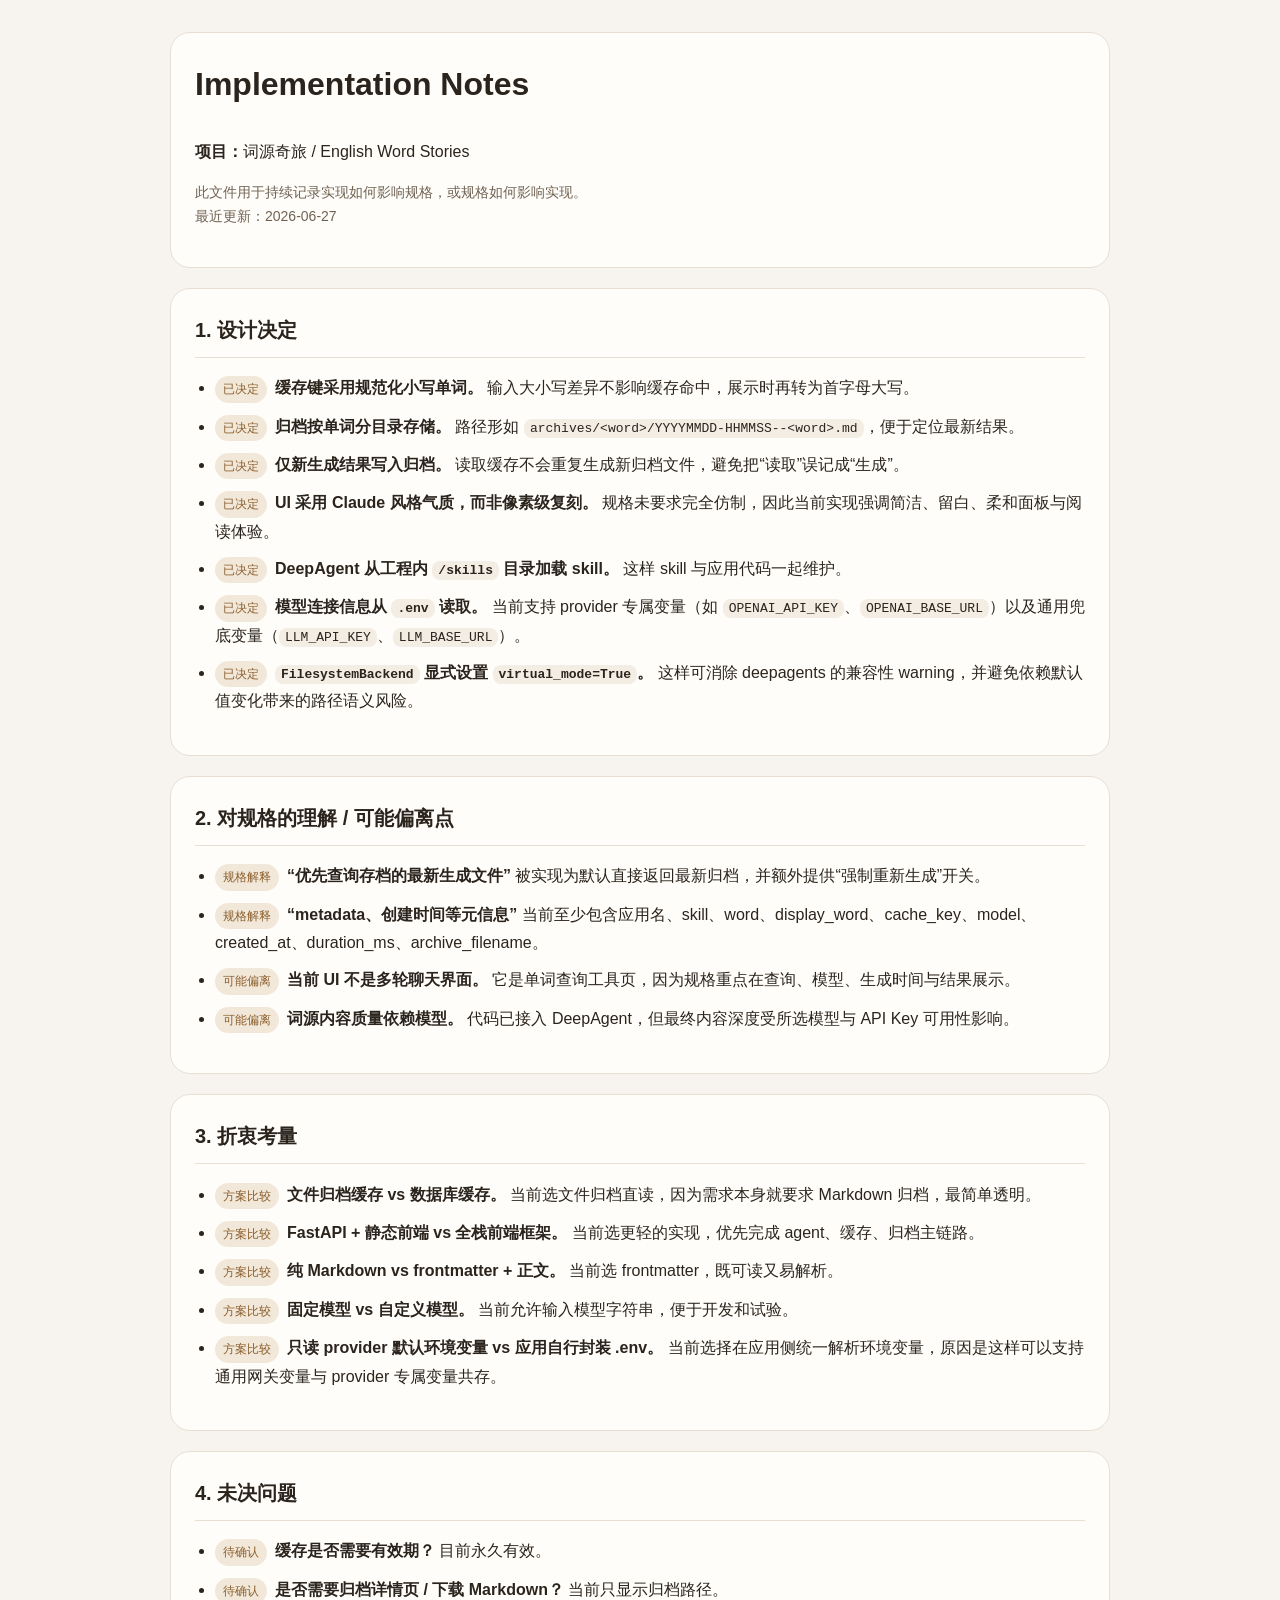
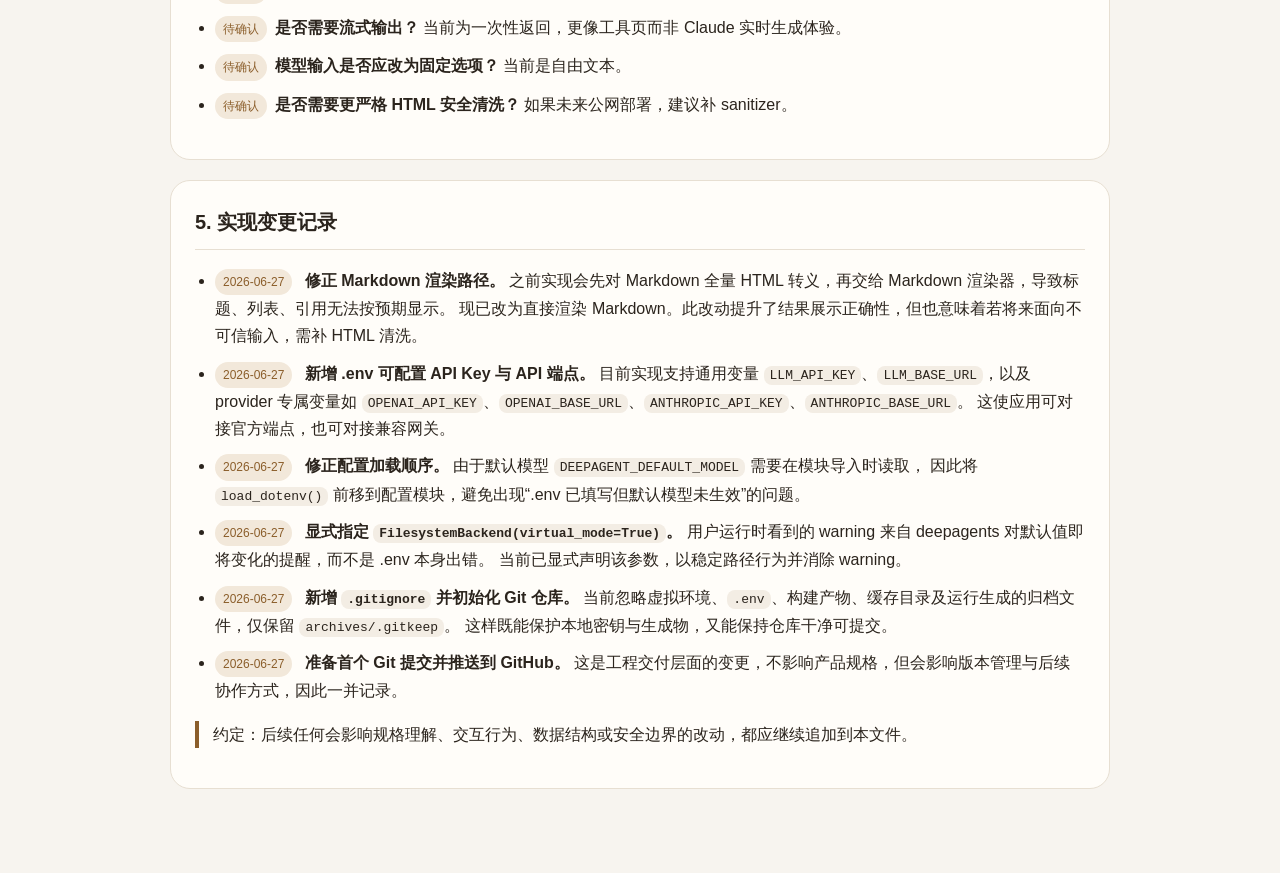
==== docs/implementation-notes.html @ 06afbe3e "Initial implementation of English Word Stories" ====
<!doctype html>
<html lang="zh-CN">
  <head>
    <meta charset="UTF-8" />
    <meta name="viewport" content="width=device-width, initial-scale=1.0" />
    <title>Implementation Notes - 词源奇旅 / English Word Stories</title>
    <style>
      :root {
        --bg: #f7f4ef;
        --panel: #fffdf9;
        --border: #e7dfd2;
        --text: #2b241d;
        --muted: #6f6254;
        --accent: #8b5e2b;
      }
      * { box-sizing: border-box; }
      body {
        margin: 0;
        font-family: Inter, "PingFang SC", "Microsoft YaHei", sans-serif;
        background: var(--bg);
        color: var(--text);
        line-height: 1.7;
      }
      .wrap {
        max-width: 980px;
        margin: 0 auto;
        padding: 32px 20px 64px;
      }
      .hero, .section {
        background: var(--panel);
        border: 1px solid var(--border);
        border-radius: 20px;
        padding: 24px;
        margin-bottom: 20px;
      }
      h1, h2, h3 { margin-top: 0; }
      h1 { font-size: 32px; }
      h2 {
        font-size: 20px;
        border-bottom: 1px solid var(--border);
        padding-bottom: 10px;
      }
      .meta {
        color: var(--muted);
        font-size: 14px;
      }
      .note {
        border-left: 4px solid var(--accent);
        padding-left: 14px;
        margin: 16px 0;
      }
      ul { padding-left: 20px; }
      li + li { margin-top: 10px; }
      code {
        background: #f3ede4;
        padding: 2px 6px;
        border-radius: 8px;
      }
      .tag {
        display: inline-block;
        padding: 3px 8px;
        border-radius: 999px;
        background: #f2e8da;
        color: var(--accent);
        font-size: 12px;
        margin-right: 8px;
      }
    </style>
  </head>
  <body>
    <main class="wrap">
      <section class="hero">
        <h1>Implementation Notes</h1>
        <p><strong>项目：</strong>词源奇旅 / English Word Stories</p>
        <p class="meta">
          此文件用于持续记录实现如何影响规格，或规格如何影响实现。<br />
          最近更新：2026-06-27
        </p>
      </section>

      <section class="section">
        <h2>1. 设计决定</h2>
        <ul>
          <li><span class="tag">已决定</span><strong>缓存键采用规范化小写单词。</strong> 输入大小写差异不影响缓存命中，展示时再转为首字母大写。</li>
          <li><span class="tag">已决定</span><strong>归档按单词分目录存储。</strong> 路径形如 <code>archives/&lt;word&gt;/YYYYMMDD-HHMMSS--&lt;word&gt;.md</code>，便于定位最新结果。</li>
          <li><span class="tag">已决定</span><strong>仅新生成结果写入归档。</strong> 读取缓存不会重复生成新归档文件，避免把“读取”误记成“生成”。</li>
          <li><span class="tag">已决定</span><strong>UI 采用 Claude 风格气质，而非像素级复刻。</strong> 规格未要求完全仿制，因此当前实现强调简洁、留白、柔和面板与阅读体验。</li>
          <li><span class="tag">已决定</span><strong>DeepAgent 从工程内 <code>/skills</code> 目录加载 skill。</strong> 这样 skill 与应用代码一起维护。</li>
          <li><span class="tag">已决定</span><strong>模型连接信息从 <code>.env</code> 读取。</strong> 当前支持 provider 专属变量（如 <code>OPENAI_API_KEY</code>、<code>OPENAI_BASE_URL</code>）以及通用兜底变量（<code>LLM_API_KEY</code>、<code>LLM_BASE_URL</code>）。</li>
          <li><span class="tag">已决定</span><strong><code>FilesystemBackend</code> 显式设置 <code>virtual_mode=True</code>。</strong> 这样可消除 deepagents 的兼容性 warning，并避免依赖默认值变化带来的路径语义风险。</li>
        </ul>
      </section>

      <section class="section">
        <h2>2. 对规格的理解 / 可能偏离点</h2>
        <ul>
          <li><span class="tag">规格解释</span><strong>“优先查询存档的最新生成文件”</strong> 被实现为默认直接返回最新归档，并额外提供“强制重新生成”开关。</li>
          <li><span class="tag">规格解释</span><strong>“metadata、创建时间等元信息”</strong> 当前至少包含应用名、skill、word、display_word、cache_key、model、created_at、duration_ms、archive_filename。</li>
          <li><span class="tag">可能偏离</span><strong>当前 UI 不是多轮聊天界面。</strong> 它是单词查询工具页，因为规格重点在查询、模型、生成时间与结果展示。</li>
          <li><span class="tag">可能偏离</span><strong>词源内容质量依赖模型。</strong> 代码已接入 DeepAgent，但最终内容深度受所选模型与 API Key 可用性影响。</li>
        </ul>
      </section>

      <section class="section">
        <h2>3. 折衷考量</h2>
        <ul>
          <li><span class="tag">方案比较</span><strong>文件归档缓存 vs 数据库缓存。</strong> 当前选文件归档直读，因为需求本身就要求 Markdown 归档，最简单透明。</li>
          <li><span class="tag">方案比较</span><strong>FastAPI + 静态前端 vs 全栈前端框架。</strong> 当前选更轻的实现，优先完成 agent、缓存、归档主链路。</li>
          <li><span class="tag">方案比较</span><strong>纯 Markdown vs frontmatter + 正文。</strong> 当前选 frontmatter，既可读又易解析。</li>
          <li><span class="tag">方案比较</span><strong>固定模型 vs 自定义模型。</strong> 当前允许输入模型字符串，便于开发和试验。</li>
          <li><span class="tag">方案比较</span><strong>只读 provider 默认环境变量 vs 应用自行封装 .env。</strong> 当前选择在应用侧统一解析环境变量，原因是这样可以支持通用网关变量与 provider 专属变量共存。</li>
        </ul>
      </section>

      <section class="section">
        <h2>4. 未决问题</h2>
        <ul>
          <li><span class="tag">待确认</span><strong>缓存是否需要有效期？</strong> 目前永久有效。</li>
          <li><span class="tag">待确认</span><strong>是否需要归档详情页 / 下载 Markdown？</strong> 当前只显示归档路径。</li>
          <li><span class="tag">待确认</span><strong>是否需要流式输出？</strong> 当前为一次性返回，更像工具页而非 Claude 实时生成体验。</li>
          <li><span class="tag">待确认</span><strong>模型输入是否应改为固定选项？</strong> 当前是自由文本。</li>
          <li><span class="tag">待确认</span><strong>是否需要更严格 HTML 安全清洗？</strong> 如果未来公网部署，建议补 sanitizer。</li>
        </ul>
      </section>

      <section class="section">
        <h2>5. 实现变更记录</h2>
        <ul>
          <li>
            <span class="tag">2026-06-27</span>
            <strong>修正 Markdown 渲染路径。</strong>
            之前实现会先对 Markdown 全量 HTML 转义，再交给 Markdown 渲染器，导致标题、列表、引用无法按预期显示。
            现已改为直接渲染 Markdown。此改动提升了结果展示正确性，但也意味着若将来面向不可信输入，需补 HTML 清洗。
          </li>
          <li>
            <span class="tag">2026-06-27</span>
            <strong>新增 .env 可配置 API Key 与 API 端点。</strong>
            目前实现支持通用变量 <code>LLM_API_KEY</code>、<code>LLM_BASE_URL</code>，以及 provider 专属变量如
            <code>OPENAI_API_KEY</code>、<code>OPENAI_BASE_URL</code>、<code>ANTHROPIC_API_KEY</code>、<code>ANTHROPIC_BASE_URL</code>。
            这使应用可对接官方端点，也可对接兼容网关。
          </li>
          <li>
            <span class="tag">2026-06-27</span>
            <strong>修正配置加载顺序。</strong>
            由于默认模型 <code>DEEPAGENT_DEFAULT_MODEL</code> 需要在模块导入时读取，
            因此将 <code>load_dotenv()</code> 前移到配置模块，避免出现“.env 已填写但默认模型未生效”的问题。
          </li>
          <li>
            <span class="tag">2026-06-27</span>
            <strong>显式指定 <code>FilesystemBackend(virtual_mode=True)</code>。</strong>
            用户运行时看到的 warning 来自 deepagents 对默认值即将变化的提醒，而不是 .env 本身出错。
            当前已显式声明该参数，以稳定路径行为并消除 warning。
          </li>
          <li>
            <span class="tag">2026-06-27</span>
            <strong>新增 <code>.gitignore</code> 并初始化 Git 仓库。</strong>
            当前忽略虚拟环境、<code>.env</code>、构建产物、缓存目录及运行生成的归档文件，仅保留 <code>archives/.gitkeep</code>。
            这样既能保护本地密钥与生成物，又能保持仓库干净可提交。
          </li>
          <li>
            <span class="tag">2026-06-27</span>
            <strong>准备首个 Git 提交并推送到 GitHub。</strong>
            这是工程交付层面的变更，不影响产品规格，但会影响版本管理与后续协作方式，因此一并记录。
          </li>
        </ul>
        <div class="note">
          约定：后续任何会影响规格理解、交互行为、数据结构或安全边界的改动，都应继续追加到本文件。
        </div>
      </section>
    </main>
  </body>
  </html>
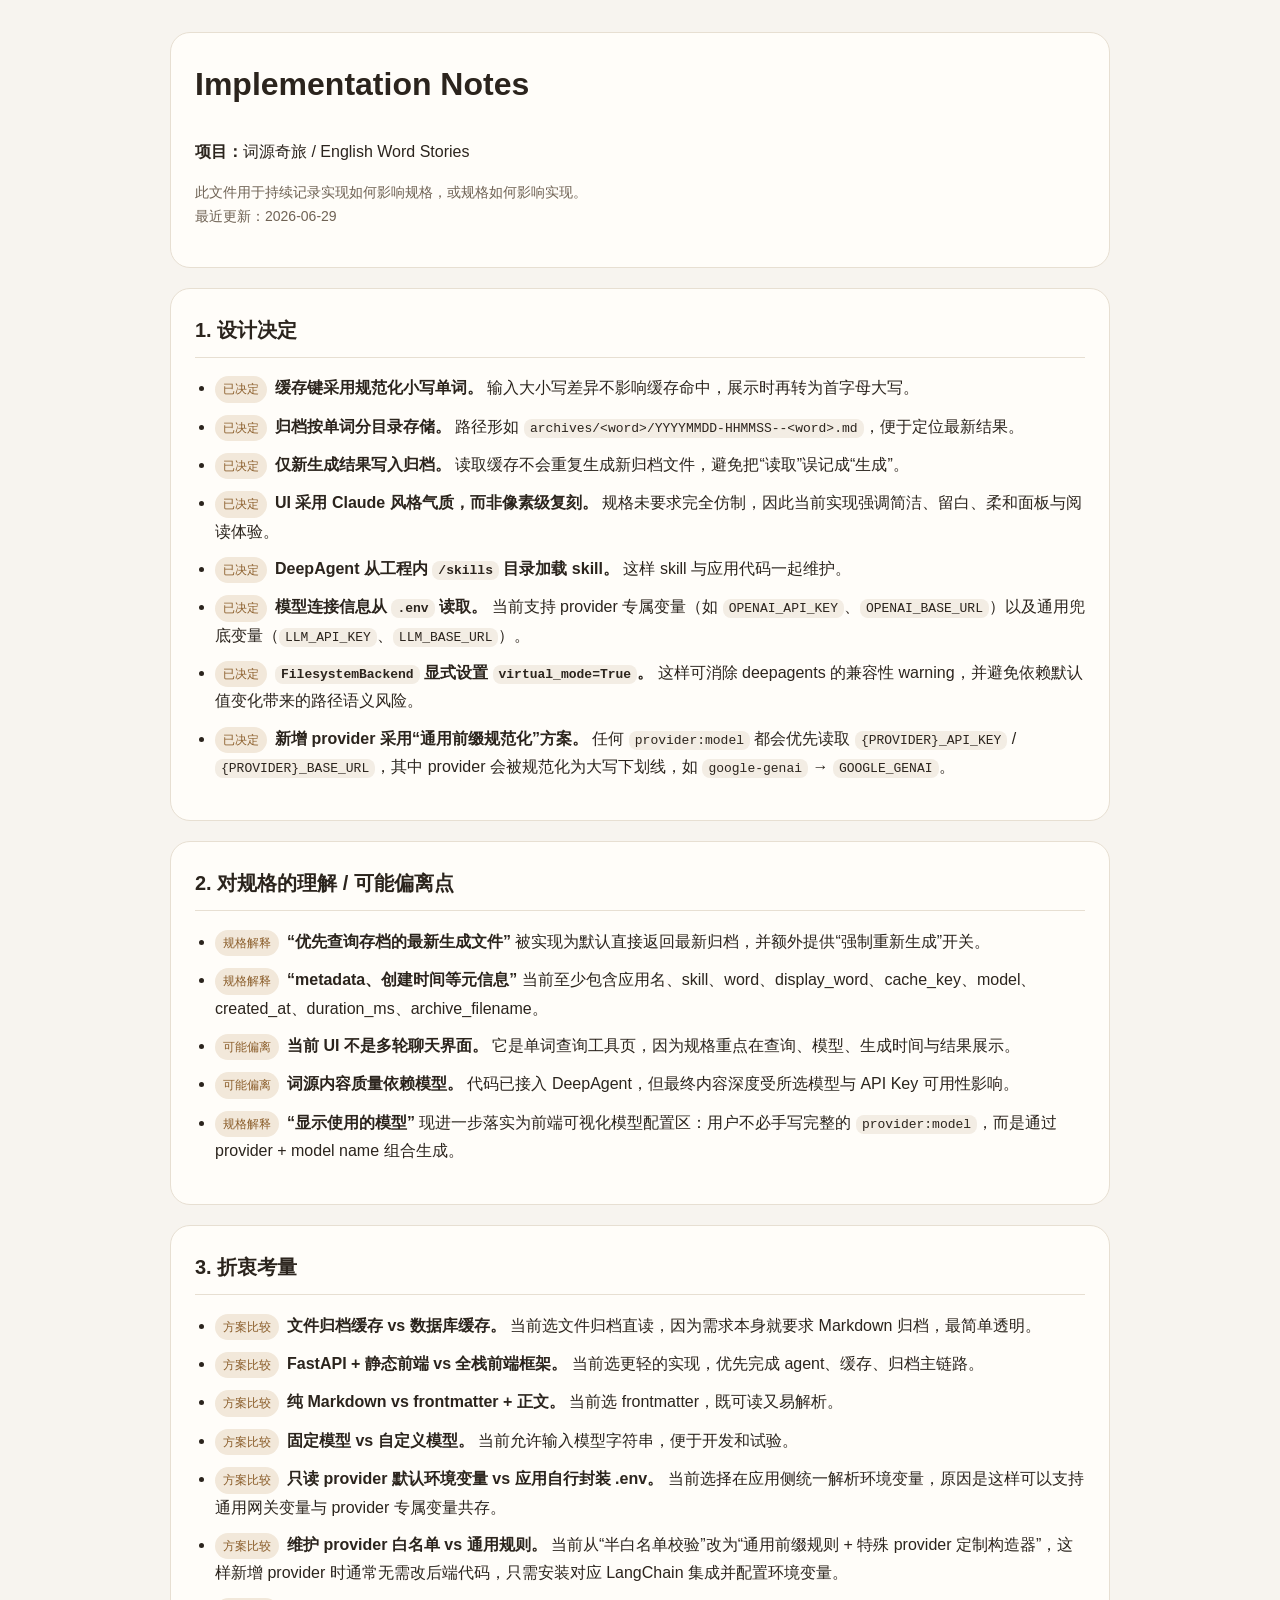
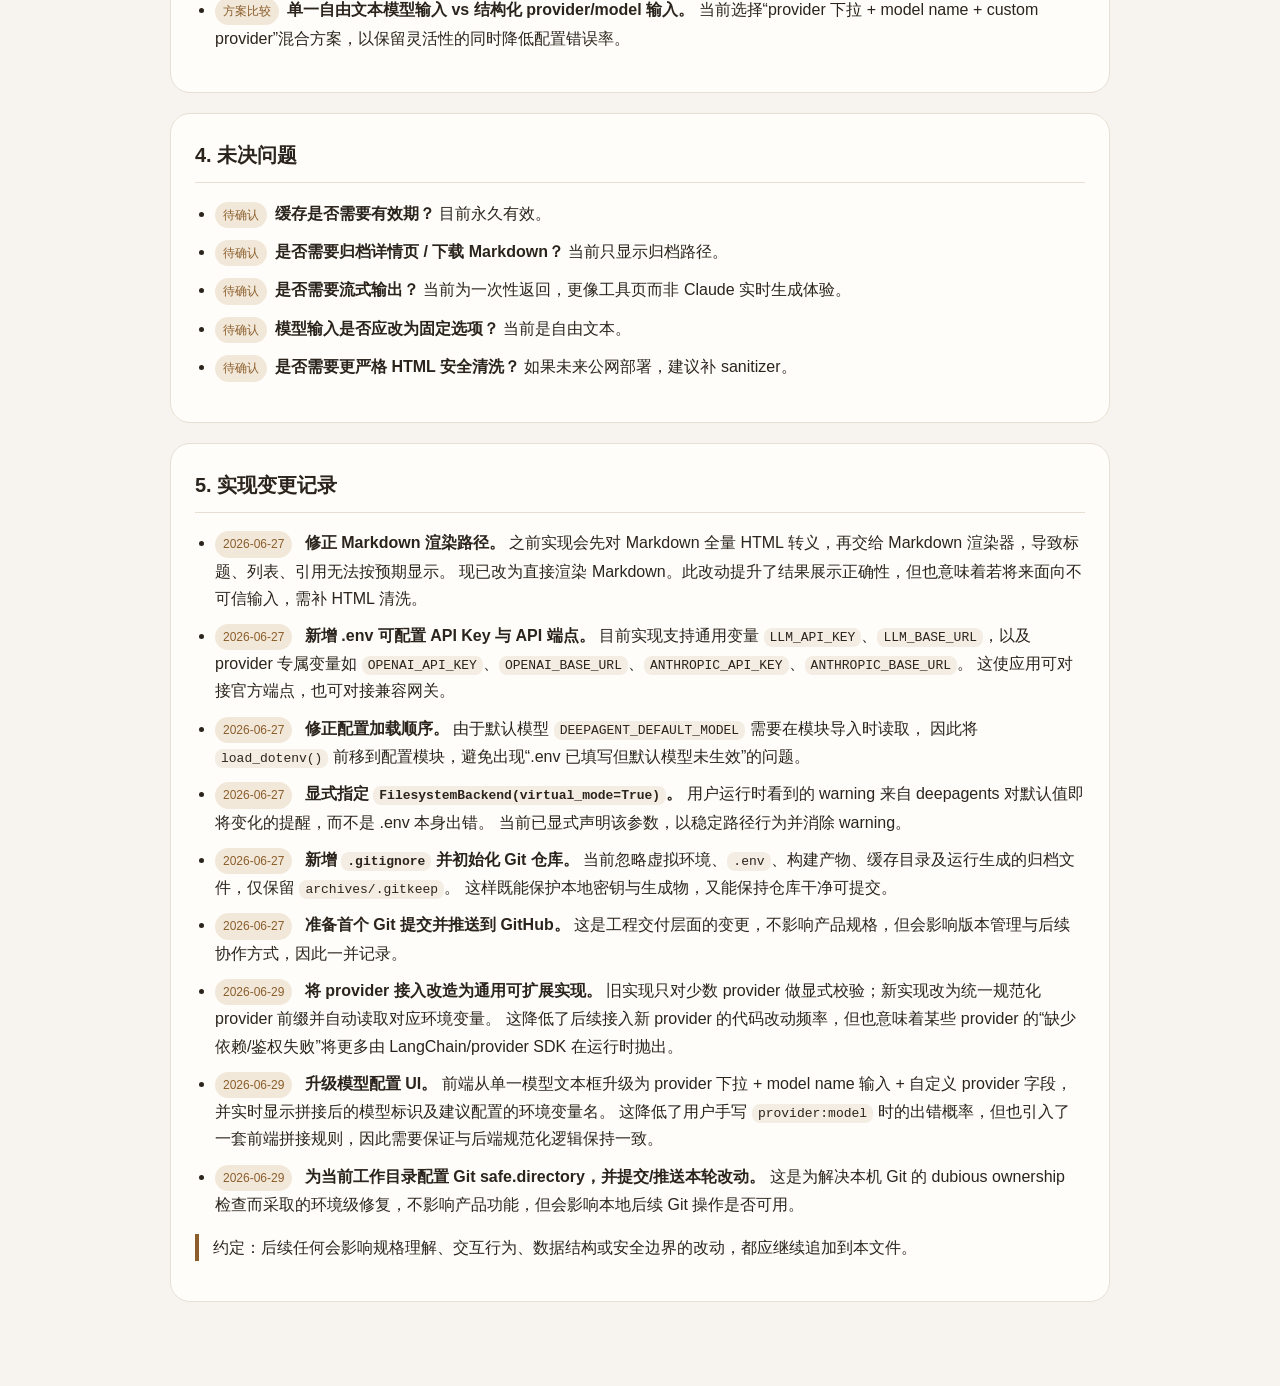
==== commit 3b14b8b4: "Improve provider configuration UX" ====
--- a/docs/implementation-notes.html
+++ b/docs/implementation-notes.html
@@ -74,7 +74,7 @@
         <p><strong>项目：</strong>词源奇旅 / English Word Stories</p>
         <p class="meta">
           此文件用于持续记录实现如何影响规格，或规格如何影响实现。<br />
-          最近更新：2026-06-27
+          最近更新：2026-06-29
         </p>
       </section>
 
@@ -88,6 +88,7 @@
           <li><span class="tag">已决定</span><strong>DeepAgent 从工程内 <code>/skills</code> 目录加载 skill。</strong> 这样 skill 与应用代码一起维护。</li>
           <li><span class="tag">已决定</span><strong>模型连接信息从 <code>.env</code> 读取。</strong> 当前支持 provider 专属变量（如 <code>OPENAI_API_KEY</code>、<code>OPENAI_BASE_URL</code>）以及通用兜底变量（<code>LLM_API_KEY</code>、<code>LLM_BASE_URL</code>）。</li>
           <li><span class="tag">已决定</span><strong><code>FilesystemBackend</code> 显式设置 <code>virtual_mode=True</code>。</strong> 这样可消除 deepagents 的兼容性 warning，并避免依赖默认值变化带来的路径语义风险。</li>
+          <li><span class="tag">已决定</span><strong>新增 provider 采用“通用前缀规范化”方案。</strong> 任何 <code>provider:model</code> 都会优先读取 <code>{PROVIDER}_API_KEY</code> / <code>{PROVIDER}_BASE_URL</code>，其中 provider 会被规范化为大写下划线，如 <code>google-genai</code> → <code>GOOGLE_GENAI</code>。</li>
         </ul>
       </section>
 
@@ -98,6 +99,7 @@
           <li><span class="tag">规格解释</span><strong>“metadata、创建时间等元信息”</strong> 当前至少包含应用名、skill、word、display_word、cache_key、model、created_at、duration_ms、archive_filename。</li>
           <li><span class="tag">可能偏离</span><strong>当前 UI 不是多轮聊天界面。</strong> 它是单词查询工具页，因为规格重点在查询、模型、生成时间与结果展示。</li>
           <li><span class="tag">可能偏离</span><strong>词源内容质量依赖模型。</strong> 代码已接入 DeepAgent，但最终内容深度受所选模型与 API Key 可用性影响。</li>
+          <li><span class="tag">规格解释</span><strong>“显示使用的模型”</strong> 现进一步落实为前端可视化模型配置区：用户不必手写完整的 <code>provider:model</code>，而是通过 provider + model name 组合生成。</li>
         </ul>
       </section>
 
@@ -109,6 +111,8 @@
           <li><span class="tag">方案比较</span><strong>纯 Markdown vs frontmatter + 正文。</strong> 当前选 frontmatter，既可读又易解析。</li>
           <li><span class="tag">方案比较</span><strong>固定模型 vs 自定义模型。</strong> 当前允许输入模型字符串，便于开发和试验。</li>
           <li><span class="tag">方案比较</span><strong>只读 provider 默认环境变量 vs 应用自行封装 .env。</strong> 当前选择在应用侧统一解析环境变量，原因是这样可以支持通用网关变量与 provider 专属变量共存。</li>
+          <li><span class="tag">方案比较</span><strong>维护 provider 白名单 vs 通用规则。</strong> 当前从“半白名单校验”改为“通用前缀规则 + 特殊 provider 定制构造器”，这样新增 provider 时通常无需改后端代码，只需安装对应 LangChain 集成并配置环境变量。</li>
+          <li><span class="tag">方案比较</span><strong>单一自由文本模型输入 vs 结构化 provider/model 输入。</strong> 当前选择“provider 下拉 + model name + custom provider”混合方案，以保留灵活性的同时降低配置错误率。</li>
         </ul>
       </section>
 
@@ -162,6 +166,23 @@
             <strong>准备首个 Git 提交并推送到 GitHub。</strong>
             这是工程交付层面的变更，不影响产品规格，但会影响版本管理与后续协作方式，因此一并记录。
           </li>
+          <li>
+            <span class="tag">2026-06-29</span>
+            <strong>将 provider 接入改造为通用可扩展实现。</strong>
+            旧实现只对少数 provider 做显式校验；新实现改为统一规范化 provider 前缀并自动读取对应环境变量。
+            这降低了后续接入新 provider 的代码改动频率，但也意味着某些 provider 的“缺少依赖/鉴权失败”将更多由 LangChain/provider SDK 在运行时抛出。
+          </li>
+          <li>
+            <span class="tag">2026-06-29</span>
+            <strong>升级模型配置 UI。</strong>
+            前端从单一模型文本框升级为 provider 下拉 + model name 输入 + 自定义 provider 字段，并实时显示拼接后的模型标识及建议配置的环境变量名。
+            这降低了用户手写 <code>provider:model</code> 时的出错概率，但也引入了一套前端拼接规则，因此需要保证与后端规范化逻辑保持一致。
+          </li>
+          <li>
+            <span class="tag">2026-06-29</span>
+            <strong>为当前工作目录配置 Git safe.directory，并提交/推送本轮改动。</strong>
+            这是为解决本机 Git 的 dubious ownership 检查而采取的环境级修复，不影响产品功能，但会影响本地后续 Git 操作是否可用。
+          </li>
         </ul>
         <div class="note">
           约定：后续任何会影响规格理解、交互行为、数据结构或安全边界的改动，都应继续追加到本文件。
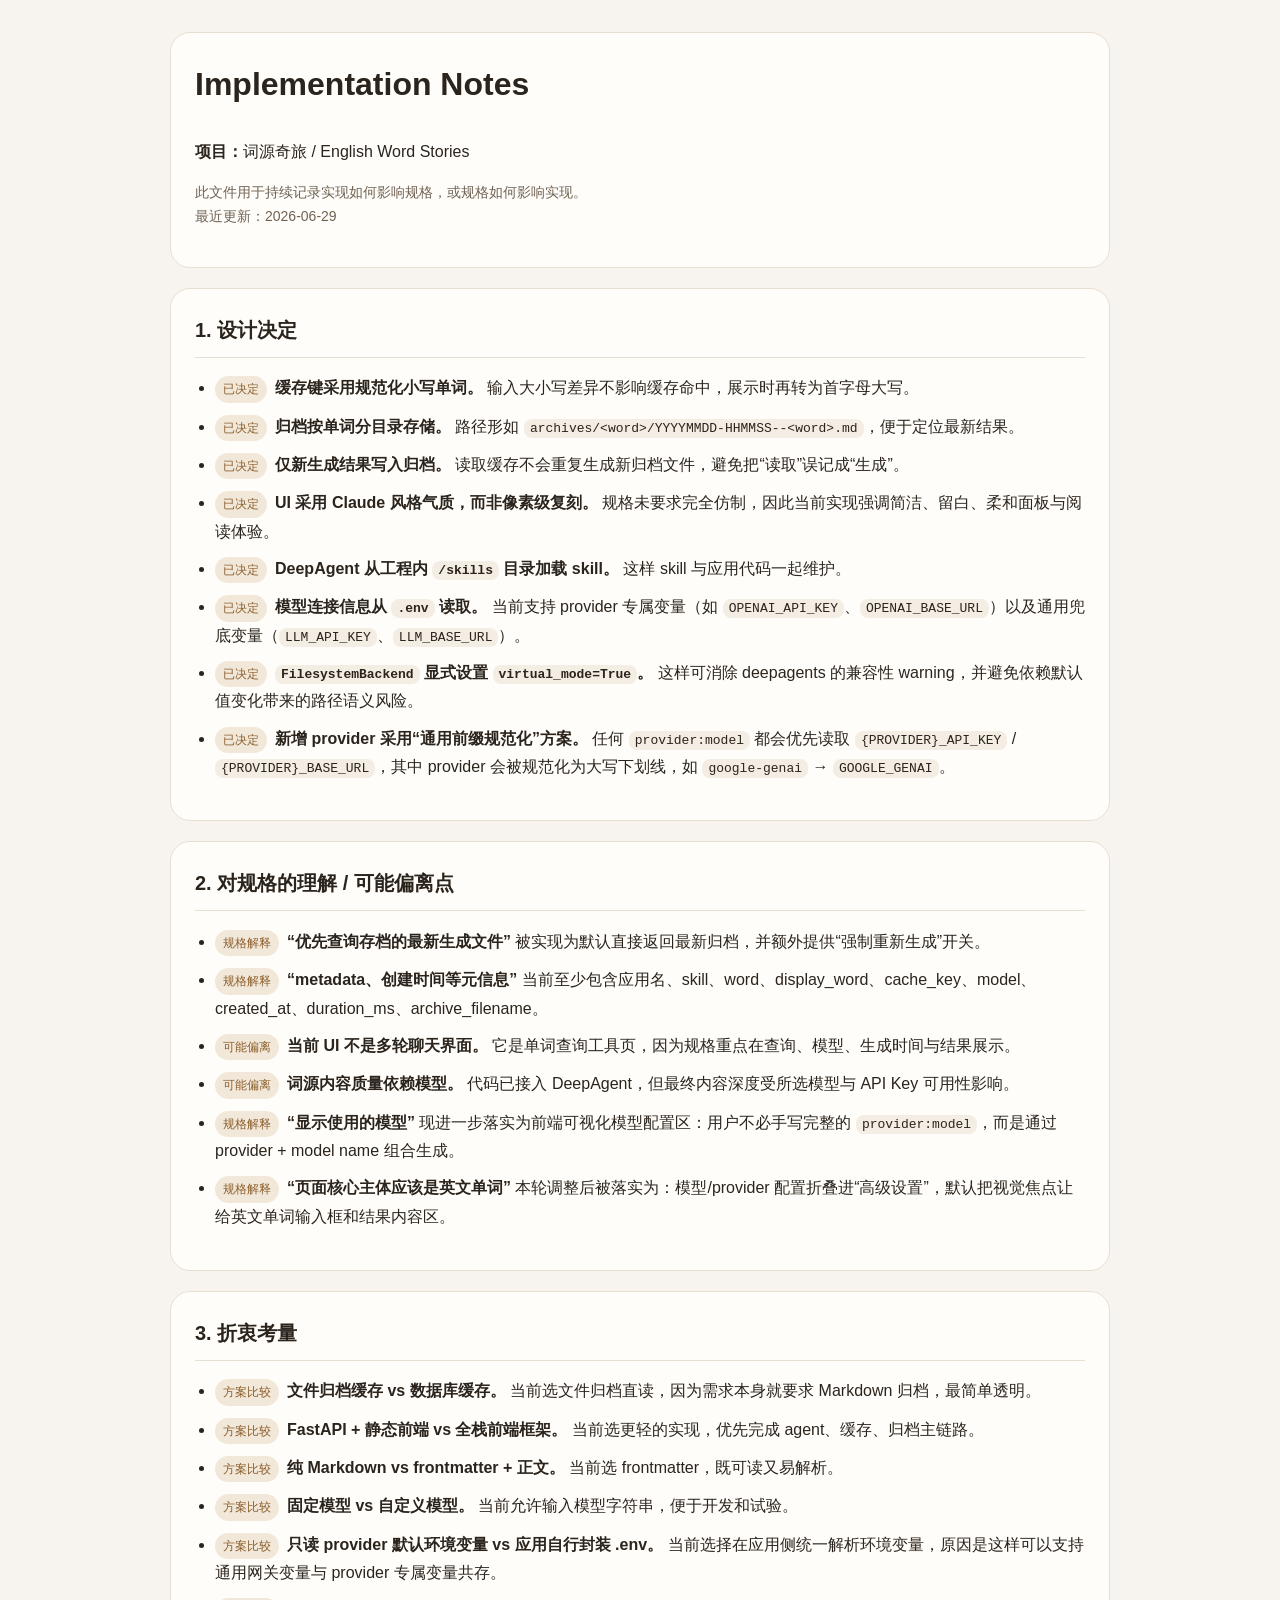
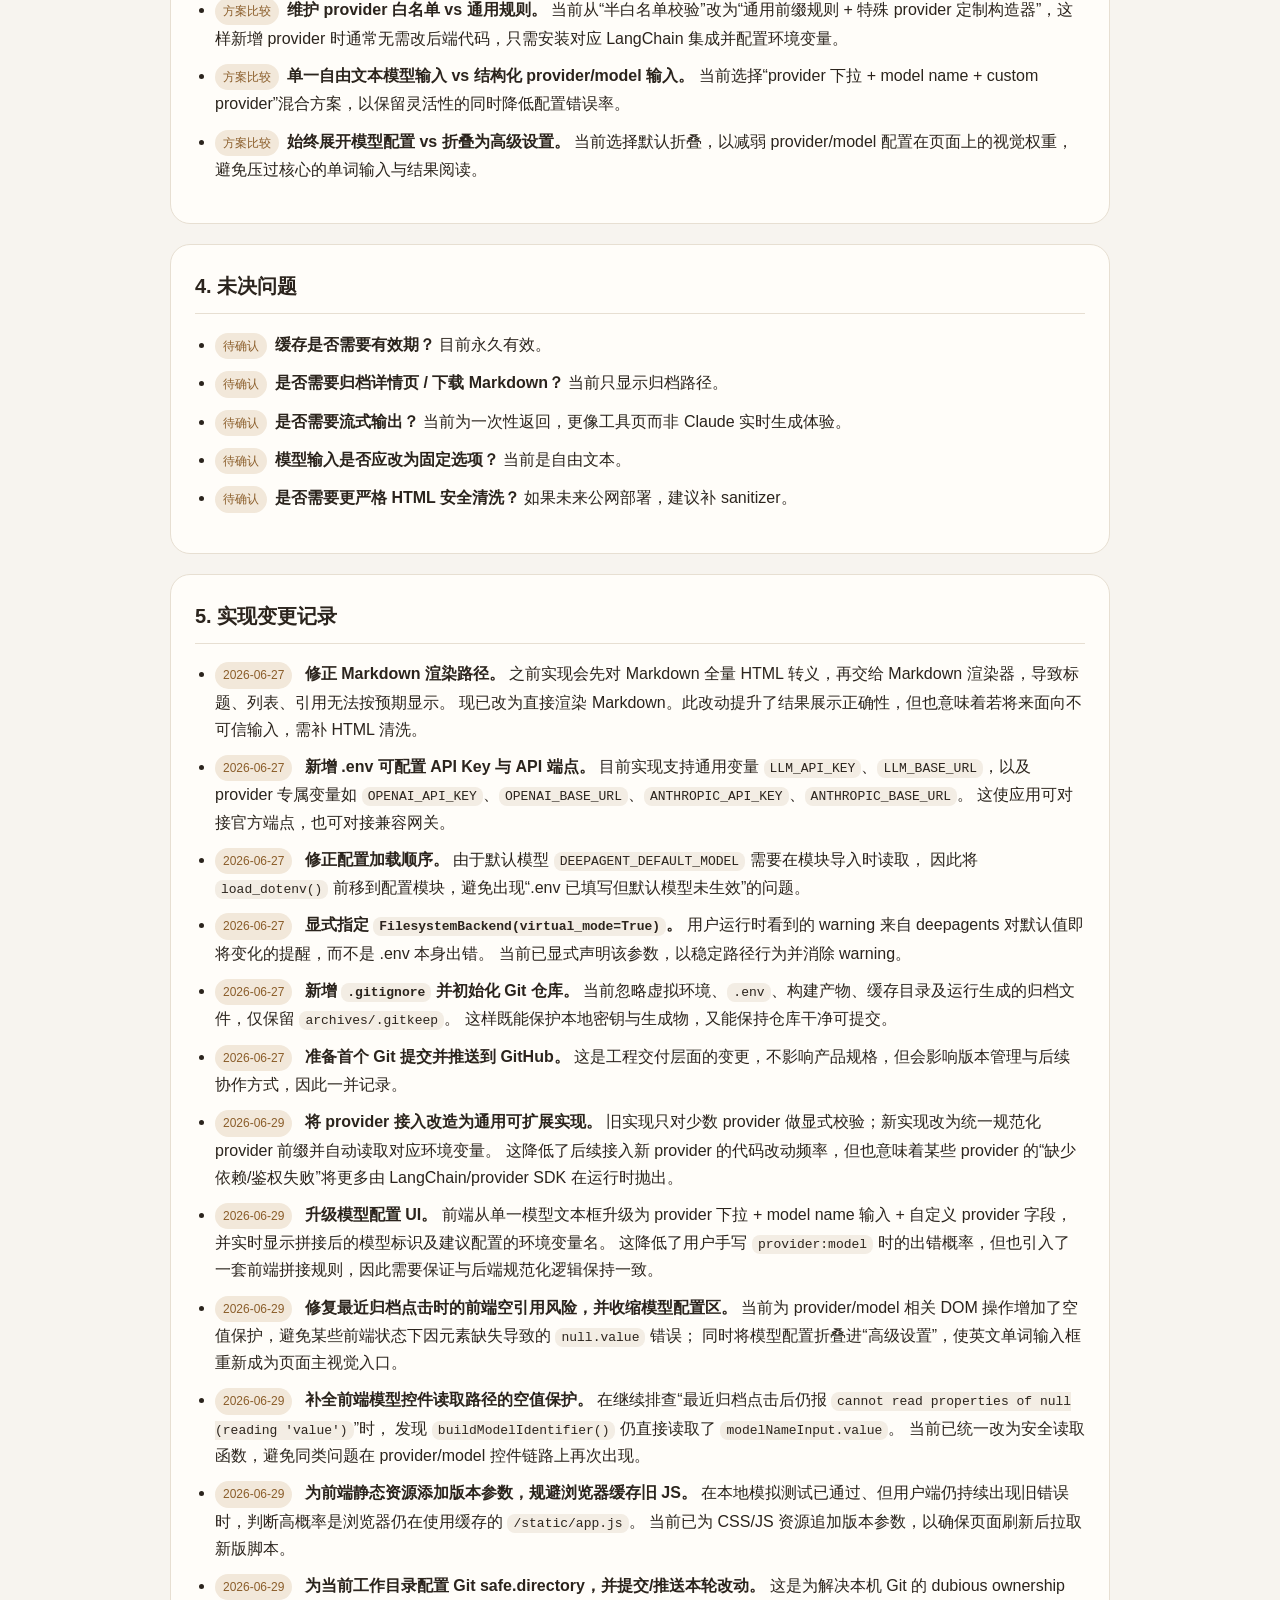
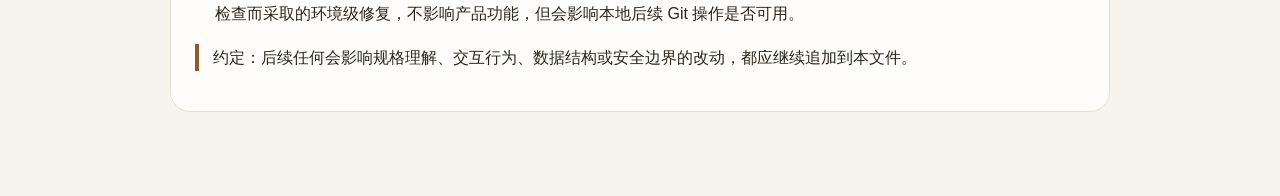
==== commit 70487553: "Fix archive click regression and cache busting" ====
--- a/docs/implementation-notes.html
+++ b/docs/implementation-notes.html
@@ -100,6 +100,7 @@
           <li><span class="tag">可能偏离</span><strong>当前 UI 不是多轮聊天界面。</strong> 它是单词查询工具页，因为规格重点在查询、模型、生成时间与结果展示。</li>
           <li><span class="tag">可能偏离</span><strong>词源内容质量依赖模型。</strong> 代码已接入 DeepAgent，但最终内容深度受所选模型与 API Key 可用性影响。</li>
           <li><span class="tag">规格解释</span><strong>“显示使用的模型”</strong> 现进一步落实为前端可视化模型配置区：用户不必手写完整的 <code>provider:model</code>，而是通过 provider + model name 组合生成。</li>
+          <li><span class="tag">规格解释</span><strong>“页面核心主体应该是英文单词”</strong> 本轮调整后被落实为：模型/provider 配置折叠进“高级设置”，默认把视觉焦点让给英文单词输入框和结果内容区。</li>
         </ul>
       </section>
 
@@ -113,6 +114,7 @@
           <li><span class="tag">方案比较</span><strong>只读 provider 默认环境变量 vs 应用自行封装 .env。</strong> 当前选择在应用侧统一解析环境变量，原因是这样可以支持通用网关变量与 provider 专属变量共存。</li>
           <li><span class="tag">方案比较</span><strong>维护 provider 白名单 vs 通用规则。</strong> 当前从“半白名单校验”改为“通用前缀规则 + 特殊 provider 定制构造器”，这样新增 provider 时通常无需改后端代码，只需安装对应 LangChain 集成并配置环境变量。</li>
           <li><span class="tag">方案比较</span><strong>单一自由文本模型输入 vs 结构化 provider/model 输入。</strong> 当前选择“provider 下拉 + model name + custom provider”混合方案，以保留灵活性的同时降低配置错误率。</li>
+          <li><span class="tag">方案比较</span><strong>始终展开模型配置 vs 折叠为高级设置。</strong> 当前选择默认折叠，以减弱 provider/model 配置在页面上的视觉权重，避免压过核心的单词输入与结果阅读。</li>
         </ul>
       </section>
 
@@ -180,6 +182,25 @@
           </li>
           <li>
             <span class="tag">2026-06-29</span>
+            <strong>修复最近归档点击时的前端空引用风险，并收缩模型配置区。</strong>
+            当前为 provider/model 相关 DOM 操作增加了空值保护，避免某些前端状态下因元素缺失导致的 <code>null.value</code> 错误；
+            同时将模型配置折叠进“高级设置”，使英文单词输入框重新成为页面主视觉入口。
+          </li>
+          <li>
+            <span class="tag">2026-06-29</span>
+            <strong>补全前端模型控件读取路径的空值保护。</strong>
+            在继续排查“最近归档点击后仍报 <code>cannot read properties of null (reading 'value')</code>”时，
+            发现 <code>buildModelIdentifier()</code> 仍直接读取了 <code>modelNameInput.value</code>。
+            当前已统一改为安全读取函数，避免同类问题在 provider/model 控件链路上再次出现。
+          </li>
+          <li>
+            <span class="tag">2026-06-29</span>
+            <strong>为前端静态资源添加版本参数，规避浏览器缓存旧 JS。</strong>
+            在本地模拟测试已通过、但用户端仍持续出现旧错误时，判断高概率是浏览器仍在使用缓存的 <code>/static/app.js</code>。
+            当前已为 CSS/JS 资源追加版本参数，以确保页面刷新后拉取新版脚本。
+          </li>
+          <li>
+            <span class="tag">2026-06-29</span>
             <strong>为当前工作目录配置 Git safe.directory，并提交/推送本轮改动。</strong>
             这是为解决本机 Git 的 dubious ownership 检查而采取的环境级修复，不影响产品功能，但会影响本地后续 Git 操作是否可用。
           </li>
